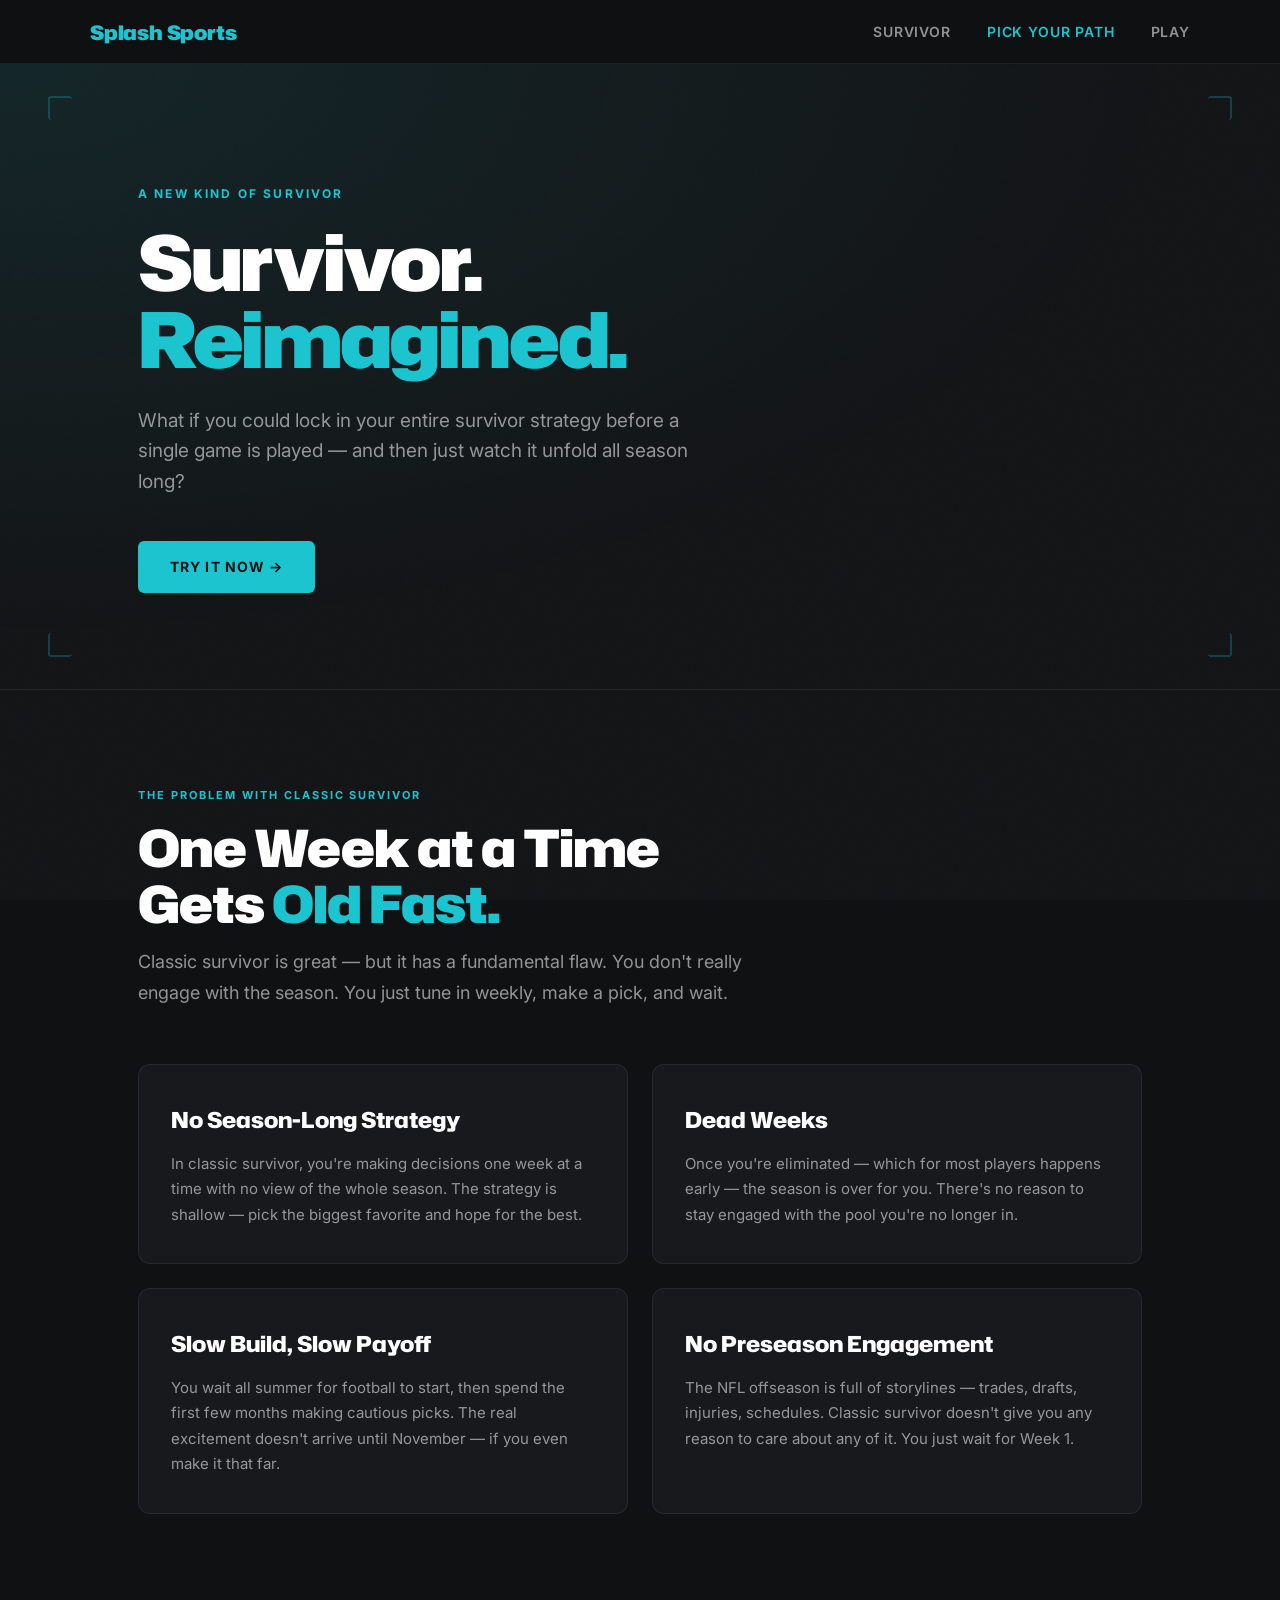
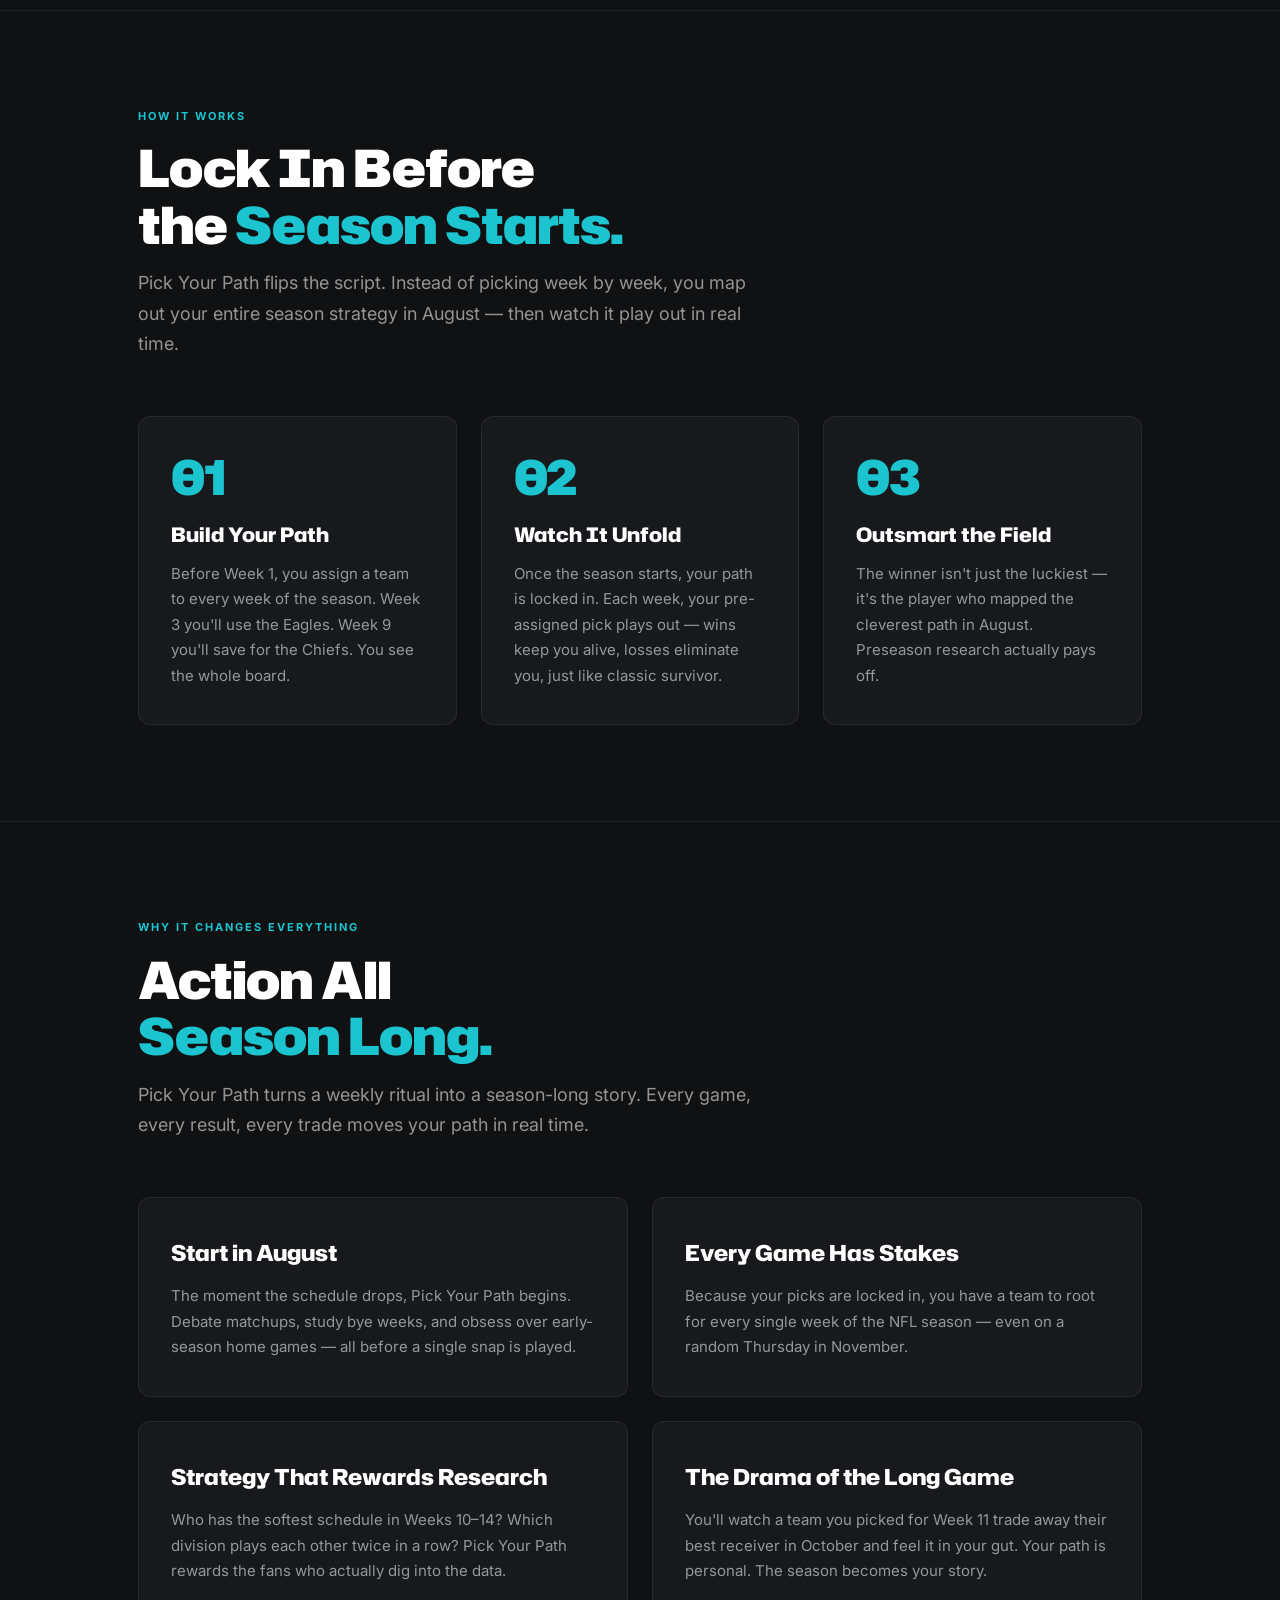
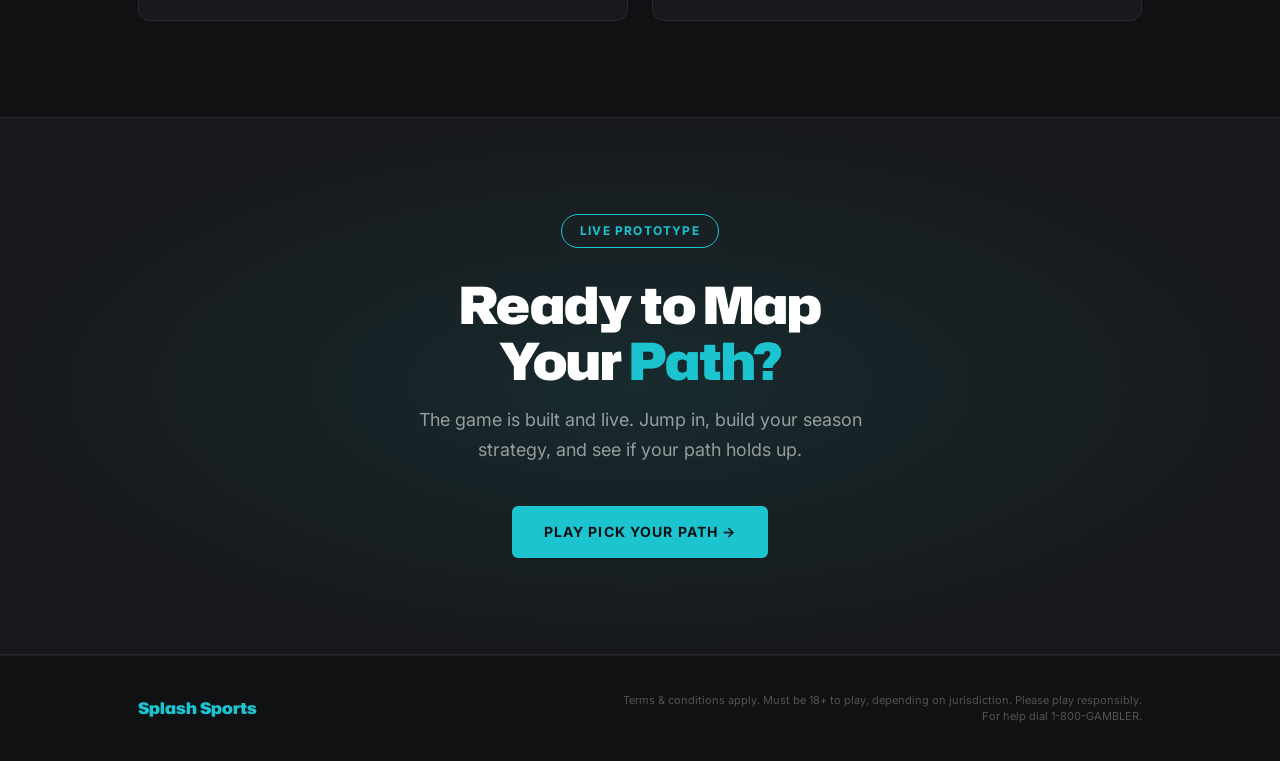
==== pick-your-path.html @ e07508c6 "Initial build — NFL Survivor landing site" ====
<!DOCTYPE html>
<html lang="en">
<head>
  <meta charset="UTF-8">
  <meta name="viewport" content="width=device-width, initial-scale=1.0">
  <title>Pick Your Path — Survivor, Reimagined</title>
  <meta name="description" content="Pick Your Path is the only survivor game you can play before the season starts. Lock in your entire season strategy in August — then watch it play out week by week.">
  <link rel="stylesheet" href="assets/styles.css">
</head>
<body data-page="pyp">

  <nav>
    <div class="nav-inner">
      <a href="index.html" class="nav-logo">Splash Sports</a>
      <ul class="nav-links">
        <li><a href="index.html">Survivor</a></li>
        <li><a href="pick-your-path.html">Pick Your Path</a></li>
        <li><a href="play.html">Play</a></li>
      </ul>
    </div>
  </nav>

  <main>

    <!-- Hero -->
    <section class="hero">
      <div class="hero-bracket-tl"></div>
      <div class="hero-bracket-tr"></div>
      <div class="hero-bracket-bl"></div>
      <div class="hero-bracket-br"></div>
      <div class="container hero-content">
        <p class="hero-eyebrow">A New Kind of Survivor</p>
        <h1>Survivor.<br><span>Reimagined.</span></h1>
        <p class="hero-sub">What if you could lock in your entire survivor strategy before a single game is played — and then just watch it unfold all season long?</p>
        <a href="play.html" class="btn btn-primary">Try It Now &rarr;</a>
      </div>
    </section>

    <!-- The Problem -->
    <section>
      <div class="container">
        <p class="section-label">The Problem with Classic Survivor</p>
        <h2>One Week at a Time<br>Gets <span>Old Fast.</span></h2>
        <p class="section-sub">Classic survivor is great — but it has a fundamental flaw. You don't really engage with the season. You just tune in weekly, make a pick, and wait.</p>
        <div class="why-grid">
          <div class="why-card">
            <h3>No Season-Long Strategy</h3>
            <p>In classic survivor, you're making decisions one week at a time with no view of the whole season. The strategy is shallow — pick the biggest favorite and hope for the best.</p>
          </div>
          <div class="why-card">
            <h3>Dead Weeks</h3>
            <p>Once you're eliminated — which for most players happens early — the season is over for you. There's no reason to stay engaged with the pool you're no longer in.</p>
          </div>
          <div class="why-card">
            <h3>Slow Build, Slow Payoff</h3>
            <p>You wait all summer for football to start, then spend the first few months making cautious picks. The real excitement doesn't arrive until November — if you even make it that far.</p>
          </div>
          <div class="why-card">
            <h3>No Preseason Engagement</h3>
            <p>The NFL offseason is full of storylines — trades, drafts, injuries, schedules. Classic survivor doesn't give you any reason to care about any of it. You just wait for Week 1.</p>
          </div>
        </div>
      </div>
    </section>

    <!-- How PYP Works -->
    <section>
      <div class="container">
        <p class="section-label">How It Works</p>
        <h2>Lock In Before<br>the <span>Season Starts.</span></h2>
        <p class="section-sub">Pick Your Path flips the script. Instead of picking week by week, you map out your entire season strategy in August — then watch it play out in real time.</p>
        <div class="steps">
          <div class="step-card">
            <div class="step-num">01</div>
            <h3>Build Your Path</h3>
            <p>Before Week 1, you assign a team to every week of the season. Week 3 you'll use the Eagles. Week 9 you'll save for the Chiefs. You see the whole board.</p>
          </div>
          <div class="step-card">
            <div class="step-num">02</div>
            <h3>Watch It Unfold</h3>
            <p>Once the season starts, your path is locked in. Each week, your pre-assigned pick plays out — wins keep you alive, losses eliminate you, just like classic survivor.</p>
          </div>
          <div class="step-card">
            <div class="step-num">03</div>
            <h3>Outsmart the Field</h3>
            <p>The winner isn't just the luckiest — it's the player who mapped the cleverest path in August. Preseason research actually pays off.</p>
          </div>
        </div>
      </div>
    </section>

    <!-- Why it's better -->
    <section>
      <div class="container">
        <p class="section-label">Why It Changes Everything</p>
        <h2>Action All<br><span>Season Long.</span></h2>
        <p class="section-sub">Pick Your Path turns a weekly ritual into a season-long story. Every game, every result, every trade moves your path in real time.</p>
        <div class="why-grid">
          <div class="why-card">
            <h3>Start in August</h3>
            <p>The moment the schedule drops, Pick Your Path begins. Debate matchups, study bye weeks, and obsess over early-season home games — all before a single snap is played.</p>
          </div>
          <div class="why-card">
            <h3>Every Game Has Stakes</h3>
            <p>Because your picks are locked in, you have a team to root for every single week of the NFL season — even on a random Thursday in November.</p>
          </div>
          <div class="why-card">
            <h3>Strategy That Rewards Research</h3>
            <p>Who has the softest schedule in Weeks 10–14? Which division plays each other twice in a row? Pick Your Path rewards the fans who actually dig into the data.</p>
          </div>
          <div class="why-card">
            <h3>The Drama of the Long Game</h3>
            <p>You'll watch a team you picked for Week 11 trade away their best receiver in October and feel it in your gut. Your path is personal. The season becomes your story.</p>
          </div>
        </div>
      </div>
    </section>

    <!-- Try It CTA -->
    <section class="cta-section">
      <div class="container">
        <div class="pill">Live Prototype</div>
        <h2>Ready to Map<br>Your <span>Path?</span></h2>
        <p>The game is built and live. Jump in, build your season strategy, and see if your path holds up.</p>
        <a href="play.html" class="btn btn-primary">Play Pick Your Path &rarr;</a>
      </div>
    </section>

  </main>

  <footer>
    <div class="footer-inner">
      <span class="footer-logo">Splash Sports</span>
      <p class="footer-legal">Terms &amp; conditions apply. Must be 18+ to play, depending on jurisdiction. Please play responsibly. For help dial 1-800-GAMBLER.</p>
    </div>
  </footer>

  <script src="assets/script.js" defer></script>
</body>
</html>
---- assets/styles.css ----
@import url('https://fonts.googleapis.com/css2?family=Hubot+Sans:wght@400;700;800;900&family=Inter:wght@400;500;600;700&display=swap');

/* ── Tokens ── */
:root {
  --color-bg:          #101113;
  --color-bg-2:        #17191c;
  --color-accent:      #1BC4CF;
  --color-accent-glow: rgba(27,196,207,0.10);
  --color-bracket:     rgba(27,196,207,0.25);
  --color-fg:          #FFFFFF;
  --color-fg-muted:    rgba(255,255,255,0.55);
  --color-divider:     rgba(255,255,255,0.07);
  --nav-h:             64px;
  --max-w:             1100px;
  --pad:               0 48px;
}

/* ── Reset ── */
*, *::before, *::after { box-sizing: border-box; margin: 0; padding: 0; }
html { scroll-behavior: smooth; }
body {
  background: var(--color-bg);
  color: var(--color-fg);
  font-family: 'Inter', sans-serif;
  font-size: 17px;
  line-height: 1.7;
  min-height: 100vh;
}
a { color: var(--color-accent); text-decoration: none; }
a:hover { text-decoration: underline; }
img { display: block; max-width: 100%; }

/* ── Noise texture ── */
body::before {
  content: '';
  position: fixed;
  inset: 0;
  pointer-events: none;
  z-index: 0;
  opacity: 0.055;
  background-image: url("data:image/svg+xml,%3Csvg viewBox='0 0 200 200' xmlns='http://www.w3.org/2000/svg'%3E%3Cfilter id='n'%3E%3CfeTurbulence type='fractalNoise' baseFrequency='0.9' numOctaves='4' stitchTiles='stitch'/%3E%3C/filter%3E%3Crect width='100%25' height='100%25' filter='url(%23n)'/%3E%3C/svg%3E");
  background-size: 180px 180px;
}

/* ── Nav ── */
nav {
  position: sticky;
  top: 0;
  z-index: 100;
  height: var(--nav-h);
  background: rgba(16,17,19,0.92);
  backdrop-filter: blur(12px);
  border-bottom: 1px solid var(--color-divider);
  display: flex;
  align-items: center;
  padding: var(--pad);
}
.nav-inner {
  width: 100%;
  max-width: var(--max-w);
  margin: 0 auto;
  display: flex;
  align-items: center;
  justify-content: space-between;
}
.nav-logo {
  font-family: 'Hubot Sans', sans-serif;
  font-weight: 900;
  font-size: 20px;
  color: var(--color-accent);
  letter-spacing: -0.01em;
  text-decoration: none;
}
.nav-logo:hover { text-decoration: none; opacity: 0.85; }
.nav-links {
  display: flex;
  gap: 36px;
  list-style: none;
}
.nav-links a {
  font-family: 'Inter', sans-serif;
  font-weight: 600;
  font-size: 14px;
  letter-spacing: 0.06em;
  text-transform: uppercase;
  color: var(--color-fg-muted);
  transition: color 0.15s;
}
.nav-links a:hover,
.nav-links a.is-active {
  color: var(--color-accent);
  text-decoration: none;
}

/* ── Layout helpers ── */
.container {
  max-width: var(--max-w);
  margin: 0 auto;
  padding: var(--pad);
  position: relative;
  z-index: 1;
}
section { padding: 96px 0; }
section + section { border-top: 1px solid var(--color-divider); }

/* ── Hero ── */
.hero {
  padding: 120px 0 96px;
  position: relative;
  overflow: hidden;
}
.hero::before {
  content: '';
  position: absolute;
  inset: 0;
  background: radial-gradient(ellipse at top left, var(--color-accent-glow) 0%, transparent 65%);
  pointer-events: none;
  z-index: 0;
}
.hero-bracket-tl,
.hero-bracket-tr,
.hero-bracket-bl,
.hero-bracket-br {
  position: absolute;
  width: 24px;
  height: 24px;
  border: 2px solid var(--color-bracket);
  border-radius: 3px;
  z-index: 0;
}
.hero-bracket-tl { top: 32px; left: 48px; border-right: none; border-bottom: none; }
.hero-bracket-tr { top: 32px; right: 48px; border-left: none; border-bottom: none; }
.hero-bracket-bl { bottom: 32px; left: 48px; border-right: none; border-top: none; }
.hero-bracket-br { bottom: 32px; right: 48px; border-left: none; border-top: none; }
.hero-content { position: relative; z-index: 1; }
.hero-eyebrow {
  font-family: 'Inter', sans-serif;
  font-weight: 700;
  font-size: 12px;
  letter-spacing: 0.18em;
  text-transform: uppercase;
  color: var(--color-accent);
  margin-bottom: 20px;
}
.hero h1 {
  font-family: 'Hubot Sans', sans-serif;
  font-weight: 900;
  font-size: clamp(48px, 6vw, 80px);
  line-height: 1.0;
  letter-spacing: -0.03em;
  margin-bottom: 28px;
  max-width: 820px;
}
.hero h1 span { color: var(--color-accent); }
.hero-sub {
  font-size: 19px;
  color: var(--color-fg-muted);
  max-width: 560px;
  margin-bottom: 44px;
  line-height: 1.6;
}

/* ── Buttons ── */
.btn {
  display: inline-block;
  font-family: 'Inter', sans-serif;
  font-weight: 700;
  font-size: 14px;
  letter-spacing: 0.08em;
  text-transform: uppercase;
  padding: 14px 32px;
  border-radius: 6px;
  transition: opacity 0.15s, transform 0.15s;
  cursor: pointer;
  text-decoration: none;
}
.btn:hover { opacity: 0.85; transform: translateY(-1px); text-decoration: none; }
.btn-primary {
  background: var(--color-accent);
  color: #101113;
}
.btn-outline {
  border: 1.5px solid var(--color-accent);
  color: var(--color-accent);
  background: transparent;
}

/* ── Section headings ── */
h2 {
  font-family: 'Hubot Sans', sans-serif;
  font-weight: 900;
  font-size: clamp(32px, 4vw, 52px);
  letter-spacing: -0.02em;
  line-height: 1.1;
  margin-bottom: 16px;
}
h2 span { color: var(--color-accent); }
.section-label {
  font-family: 'Inter', sans-serif;
  font-weight: 700;
  font-size: 11px;
  letter-spacing: 0.18em;
  text-transform: uppercase;
  color: var(--color-accent);
  margin-bottom: 14px;
}
.section-sub {
  font-size: 18px;
  color: var(--color-fg-muted);
  max-width: 620px;
  margin-bottom: 56px;
}

/* ── Step cards (how it works) ── */
.steps {
  display: grid;
  grid-template-columns: repeat(3, 1fr);
  gap: 24px;
  margin-top: 48px;
}
.step-card {
  background: var(--color-bg-2);
  border: 1px solid var(--color-divider);
  border-radius: 12px;
  padding: 36px 32px;
}
.step-num {
  font-family: 'Hubot Sans', sans-serif;
  font-weight: 900;
  font-size: 48px;
  color: var(--color-accent);
  line-height: 1;
  margin-bottom: 16px;
  letter-spacing: -0.03em;
}
.step-card h3 {
  font-family: 'Hubot Sans', sans-serif;
  font-weight: 800;
  font-size: 20px;
  margin-bottom: 10px;
}
.step-card p { color: var(--color-fg-muted); font-size: 15px; }

/* ── Why cards ── */
.why-grid {
  display: grid;
  grid-template-columns: repeat(2, 1fr);
  gap: 24px;
  margin-top: 48px;
}
.why-card {
  background: var(--color-bg-2);
  border: 1px solid var(--color-divider);
  border-radius: 12px;
  padding: 36px 32px;
}
.why-card h3 {
  font-family: 'Hubot Sans', sans-serif;
  font-weight: 800;
  font-size: 22px;
  margin-bottom: 12px;
}
.why-card p { color: var(--color-fg-muted); font-size: 15px; }

/* ── Strategy section ── */
.strategy-grid {
  display: grid;
  grid-template-columns: repeat(2, 1fr);
  gap: 24px;
  margin-top: 48px;
}
.strategy-card {
  background: var(--color-bg-2);
  border-left: 3px solid var(--color-accent);
  border-radius: 0 12px 12px 0;
  padding: 28px 28px;
}
.strategy-card h3 {
  font-family: 'Hubot Sans', sans-serif;
  font-weight: 800;
  font-size: 18px;
  color: var(--color-accent);
  margin-bottom: 10px;
}
.strategy-card p { color: var(--color-fg-muted); font-size: 15px; }

/* ── CTA section ── */
.cta-section {
  text-align: center;
  background: var(--color-bg-2);
  border-top: 1px solid var(--color-divider);
  border-bottom: 1px solid var(--color-divider);
  position: relative;
  overflow: hidden;
}
.cta-section::before {
  content: '';
  position: absolute;
  inset: 0;
  background: radial-gradient(ellipse at center, var(--color-accent-glow) 0%, transparent 70%);
  pointer-events: none;
}
.cta-section .container { position: relative; z-index: 1; }
.cta-section h2 { margin-bottom: 16px; }
.cta-section p {
  color: var(--color-fg-muted);
  font-size: 18px;
  max-width: 500px;
  margin: 0 auto 40px;
}

/* ── Pill badge ── */
.pill {
  display: inline-block;
  border: 1.5px solid var(--color-accent);
  color: var(--color-accent);
  border-radius: 100px;
  padding: 6px 18px;
  font-family: 'Inter', sans-serif;
  font-weight: 700;
  font-size: 12px;
  letter-spacing: 0.1em;
  text-transform: uppercase;
  margin-bottom: 28px;
}

/* ── Footer ── */
footer {
  border-top: 1px solid var(--color-divider);
  padding: 36px 0;
  position: relative;
  z-index: 1;
}
.footer-inner {
  max-width: var(--max-w);
  margin: 0 auto;
  padding: var(--pad);
  display: flex;
  align-items: center;
  justify-content: space-between;
}
.footer-logo {
  font-family: 'Hubot Sans', sans-serif;
  font-weight: 900;
  font-size: 16px;
  color: var(--color-accent);
}
.footer-legal {
  font-size: 11px;
  color: rgba(255,255,255,0.28);
  max-width: 520px;
  text-align: right;
  line-height: 1.5;
}

/* ── Play page iframe ── */
.play-frame-wrap {
  height: calc(100vh - var(--nav-h));
  position: relative;
  z-index: 1;
}
.play-frame-wrap iframe {
  width: 100%;
  height: 100%;
  border: none;
  display: block;
}
.play-fallback {
  display: none;
  padding: 48px;
  text-align: center;
  color: var(--color-fg-muted);
}
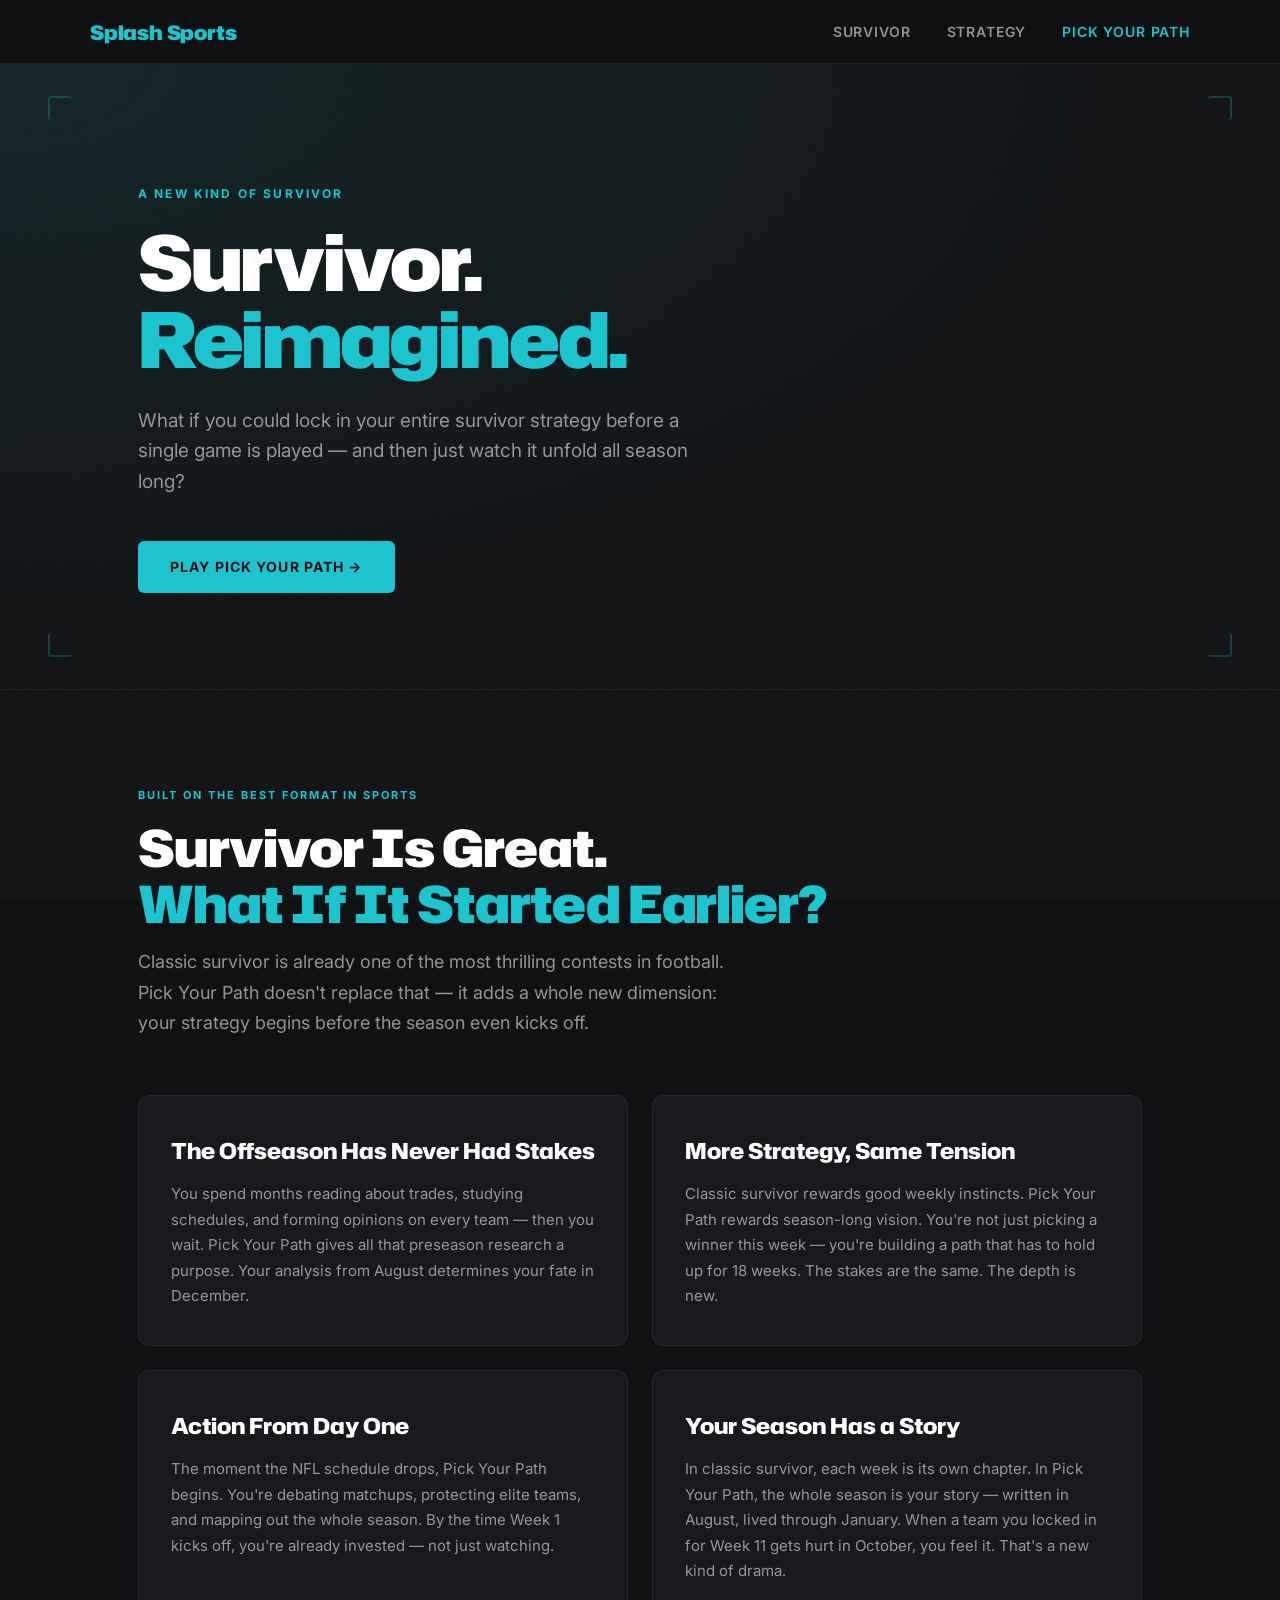
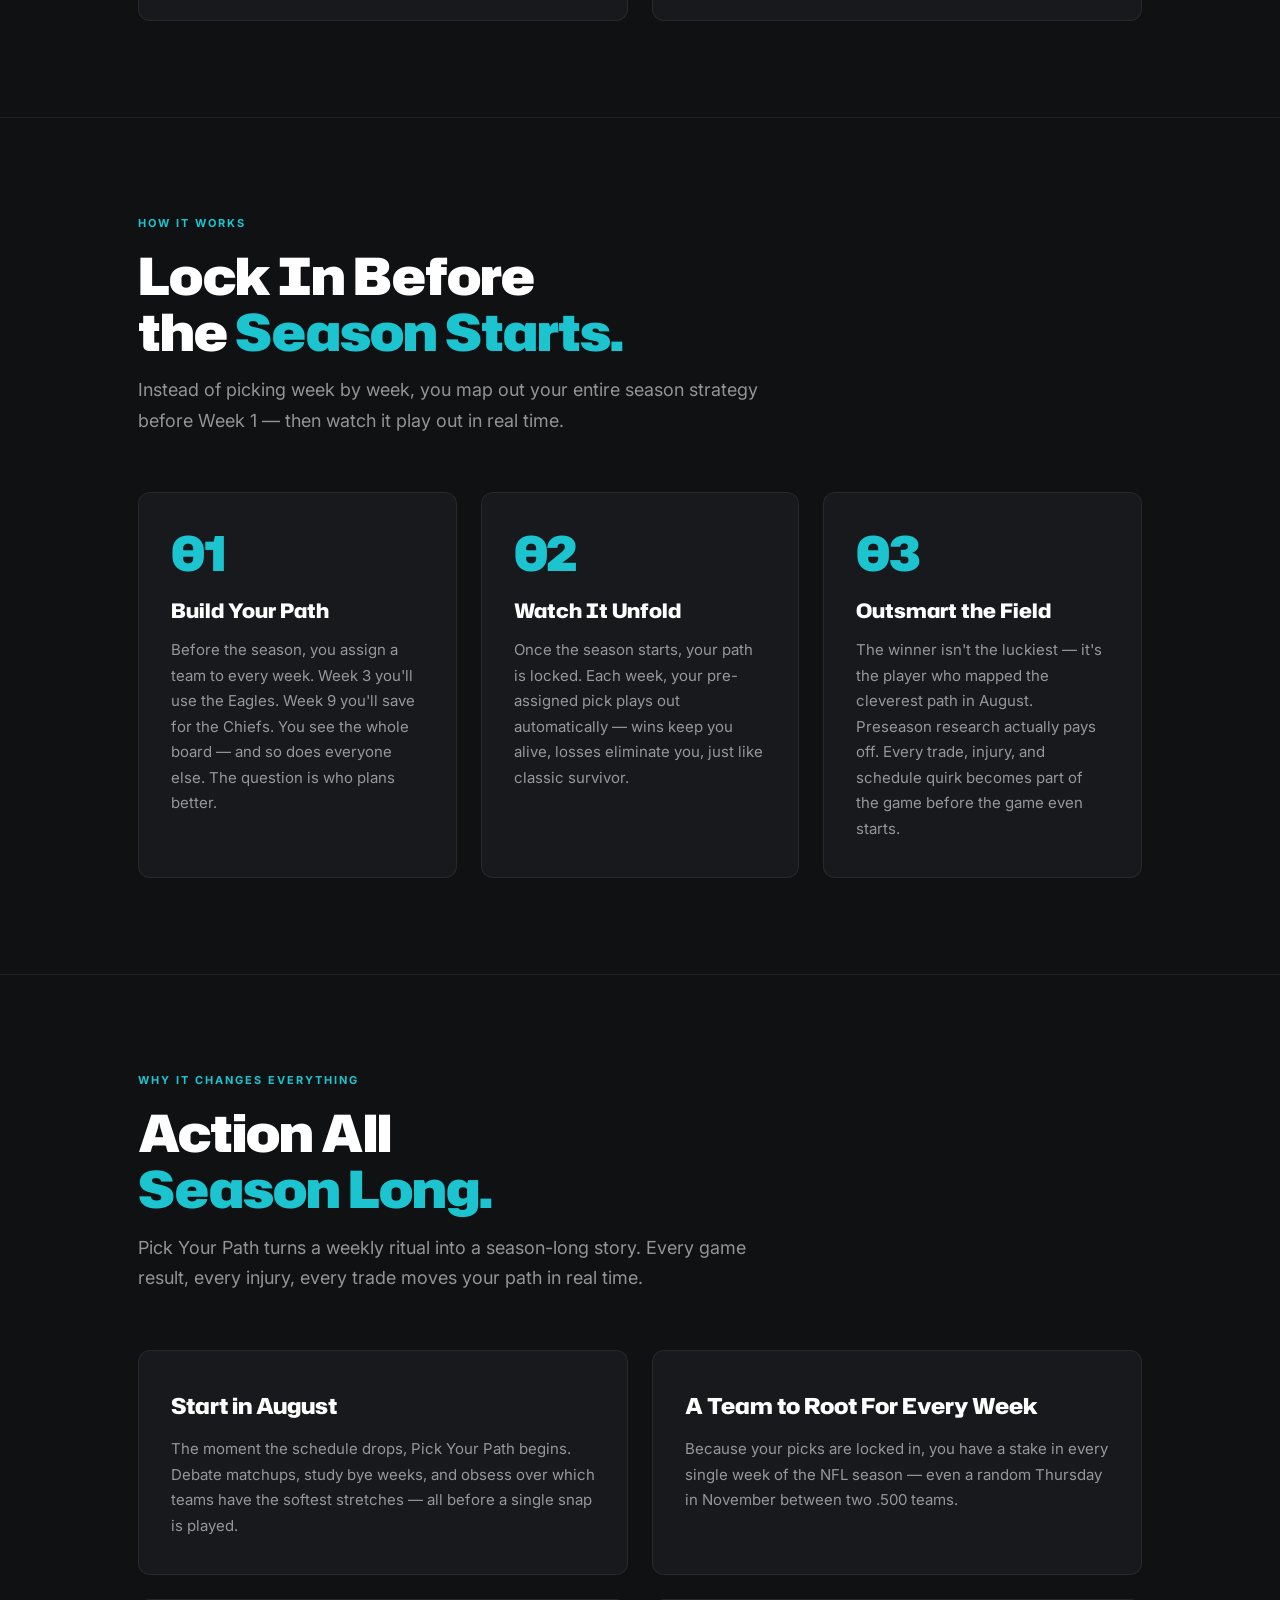
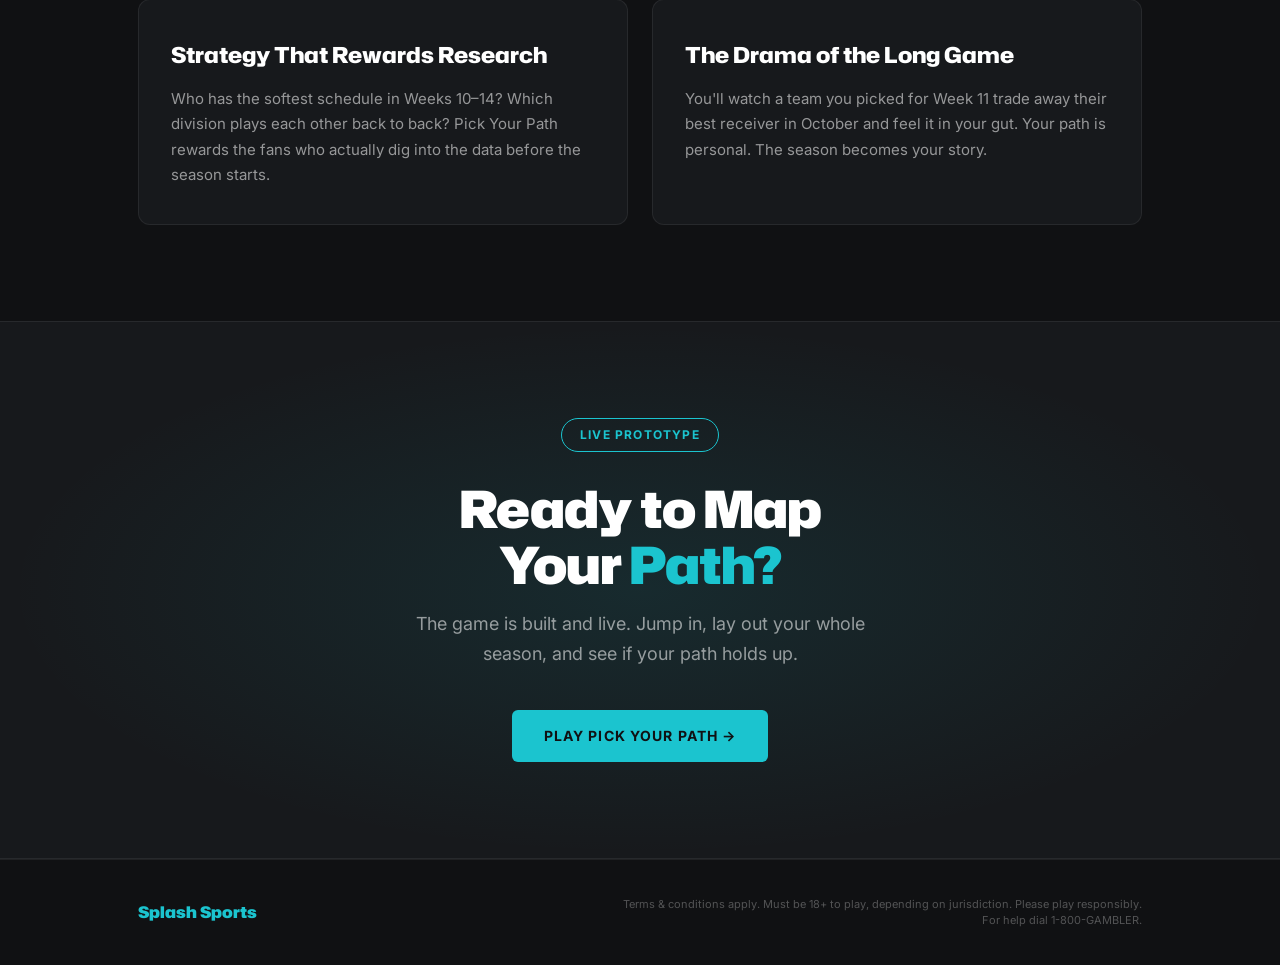
==== commit 763e002f: "Restructure to 3-tab layout: Survivor / Strategy / Pick Your Path" ====
--- a/pick-your-path.html
+++ b/pick-your-path.html
@@ -14,8 +14,8 @@
       <a href="index.html" class="nav-logo">Splash Sports</a>
       <ul class="nav-links">
         <li><a href="index.html">Survivor</a></li>
+        <li><a href="strategy.html">Strategy</a></li>
         <li><a href="pick-your-path.html">Pick Your Path</a></li>
-        <li><a href="play.html">Play</a></li>
       </ul>
     </div>
   </nav>
@@ -32,81 +32,81 @@
         <p class="hero-eyebrow">A New Kind of Survivor</p>
         <h1>Survivor.<br><span>Reimagined.</span></h1>
         <p class="hero-sub">What if you could lock in your entire survivor strategy before a single game is played — and then just watch it unfold all season long?</p>
-        <a href="play.html" class="btn btn-primary">Try It Now &rarr;</a>
+        <a href="https://joel-splash.github.io/pick-your-path/" target="_blank" rel="noopener" class="btn btn-primary">Play Pick Your Path &rarr;</a>
       </div>
     </section>
 
-    <!-- The Problem -->
+    <!-- Built on survivor love -->
     <section>
       <div class="container">
-        <p class="section-label">The Problem with Classic Survivor</p>
-        <h2>One Week at a Time<br>Gets <span>Old Fast.</span></h2>
-        <p class="section-sub">Classic survivor is great — but it has a fundamental flaw. You don't really engage with the season. You just tune in weekly, make a pick, and wait.</p>
+        <p class="section-label">Built on the Best Format in Sports</p>
+        <h2>Survivor Is Great.<br><span>What If It Started Earlier?</span></h2>
+        <p class="section-sub">Classic survivor is already one of the most thrilling contests in football. Pick Your Path doesn't replace that — it adds a whole new dimension: your strategy begins before the season even kicks off.</p>
         <div class="why-grid">
           <div class="why-card">
-            <h3>No Season-Long Strategy</h3>
-            <p>In classic survivor, you're making decisions one week at a time with no view of the whole season. The strategy is shallow — pick the biggest favorite and hope for the best.</p>
+            <h3>The Offseason Has Never Had Stakes</h3>
+            <p>You spend months reading about trades, studying schedules, and forming opinions on every team — then you wait. Pick Your Path gives all that preseason research a purpose. Your analysis from August determines your fate in December.</p>
           </div>
           <div class="why-card">
-            <h3>Dead Weeks</h3>
-            <p>Once you're eliminated — which for most players happens early — the season is over for you. There's no reason to stay engaged with the pool you're no longer in.</p>
+            <h3>More Strategy, Same Tension</h3>
+            <p>Classic survivor rewards good weekly instincts. Pick Your Path rewards season-long vision. You're not just picking a winner this week — you're building a path that has to hold up for 18 weeks. The stakes are the same. The depth is new.</p>
           </div>
           <div class="why-card">
-            <h3>Slow Build, Slow Payoff</h3>
-            <p>You wait all summer for football to start, then spend the first few months making cautious picks. The real excitement doesn't arrive until November — if you even make it that far.</p>
+            <h3>Action From Day One</h3>
+            <p>The moment the NFL schedule drops, Pick Your Path begins. You're debating matchups, protecting elite teams, and mapping out the whole season. By the time Week 1 kicks off, you're already invested — not just watching.</p>
           </div>
           <div class="why-card">
-            <h3>No Preseason Engagement</h3>
-            <p>The NFL offseason is full of storylines — trades, drafts, injuries, schedules. Classic survivor doesn't give you any reason to care about any of it. You just wait for Week 1.</p>
+            <h3>Your Season Has a Story</h3>
+            <p>In classic survivor, each week is its own chapter. In Pick Your Path, the whole season is your story — written in August, lived through January. When a team you locked in for Week 11 gets hurt in October, you feel it. That's a new kind of drama.</p>
           </div>
         </div>
       </div>
     </section>
 
-    <!-- How PYP Works -->
+    <!-- How it works -->
     <section>
       <div class="container">
         <p class="section-label">How It Works</p>
         <h2>Lock In Before<br>the <span>Season Starts.</span></h2>
-        <p class="section-sub">Pick Your Path flips the script. Instead of picking week by week, you map out your entire season strategy in August — then watch it play out in real time.</p>
+        <p class="section-sub">Instead of picking week by week, you map out your entire season strategy before Week 1 — then watch it play out in real time.</p>
         <div class="steps">
           <div class="step-card">
             <div class="step-num">01</div>
             <h3>Build Your Path</h3>
-            <p>Before Week 1, you assign a team to every week of the season. Week 3 you'll use the Eagles. Week 9 you'll save for the Chiefs. You see the whole board.</p>
+            <p>Before the season, you assign a team to every week. Week 3 you'll use the Eagles. Week 9 you'll save for the Chiefs. You see the whole board — and so does everyone else. The question is who plans better.</p>
           </div>
           <div class="step-card">
             <div class="step-num">02</div>
             <h3>Watch It Unfold</h3>
-            <p>Once the season starts, your path is locked in. Each week, your pre-assigned pick plays out — wins keep you alive, losses eliminate you, just like classic survivor.</p>
+            <p>Once the season starts, your path is locked. Each week, your pre-assigned pick plays out automatically — wins keep you alive, losses eliminate you, just like classic survivor.</p>
           </div>
           <div class="step-card">
             <div class="step-num">03</div>
             <h3>Outsmart the Field</h3>
-            <p>The winner isn't just the luckiest — it's the player who mapped the cleverest path in August. Preseason research actually pays off.</p>
+            <p>The winner isn't the luckiest — it's the player who mapped the cleverest path in August. Preseason research actually pays off. Every trade, injury, and schedule quirk becomes part of the game before the game even starts.</p>
           </div>
         </div>
       </div>
     </section>
 
-    <!-- Why it's better -->
+    <!-- Why it changes everything -->
     <section>
       <div class="container">
         <p class="section-label">Why It Changes Everything</p>
         <h2>Action All<br><span>Season Long.</span></h2>
-        <p class="section-sub">Pick Your Path turns a weekly ritual into a season-long story. Every game, every result, every trade moves your path in real time.</p>
+        <p class="section-sub">Pick Your Path turns a weekly ritual into a season-long story. Every game result, every injury, every trade moves your path in real time.</p>
         <div class="why-grid">
           <div class="why-card">
             <h3>Start in August</h3>
-            <p>The moment the schedule drops, Pick Your Path begins. Debate matchups, study bye weeks, and obsess over early-season home games — all before a single snap is played.</p>
+            <p>The moment the schedule drops, Pick Your Path begins. Debate matchups, study bye weeks, and obsess over which teams have the softest stretches — all before a single snap is played.</p>
           </div>
           <div class="why-card">
-            <h3>Every Game Has Stakes</h3>
-            <p>Because your picks are locked in, you have a team to root for every single week of the NFL season — even on a random Thursday in November.</p>
+            <h3>A Team to Root For Every Week</h3>
+            <p>Because your picks are locked in, you have a stake in every single week of the NFL season — even a random Thursday in November between two .500 teams.</p>
           </div>
           <div class="why-card">
             <h3>Strategy That Rewards Research</h3>
-            <p>Who has the softest schedule in Weeks 10–14? Which division plays each other twice in a row? Pick Your Path rewards the fans who actually dig into the data.</p>
+            <p>Who has the softest schedule in Weeks 10–14? Which division plays each other back to back? Pick Your Path rewards the fans who actually dig into the data before the season starts.</p>
           </div>
           <div class="why-card">
             <h3>The Drama of the Long Game</h3>
@@ -116,13 +116,13 @@
       </div>
     </section>
 
-    <!-- Try It CTA -->
+    <!-- Play CTA -->
     <section class="cta-section">
       <div class="container">
         <div class="pill">Live Prototype</div>
         <h2>Ready to Map<br>Your <span>Path?</span></h2>
-        <p>The game is built and live. Jump in, build your season strategy, and see if your path holds up.</p>
-        <a href="play.html" class="btn btn-primary">Play Pick Your Path &rarr;</a>
+        <p>The game is built and live. Jump in, lay out your whole season, and see if your path holds up.</p>
+        <a href="https://joel-splash.github.io/pick-your-path/" target="_blank" rel="noopener" class="btn btn-primary">Play Pick Your Path &rarr;</a>
       </div>
     </section>
 
